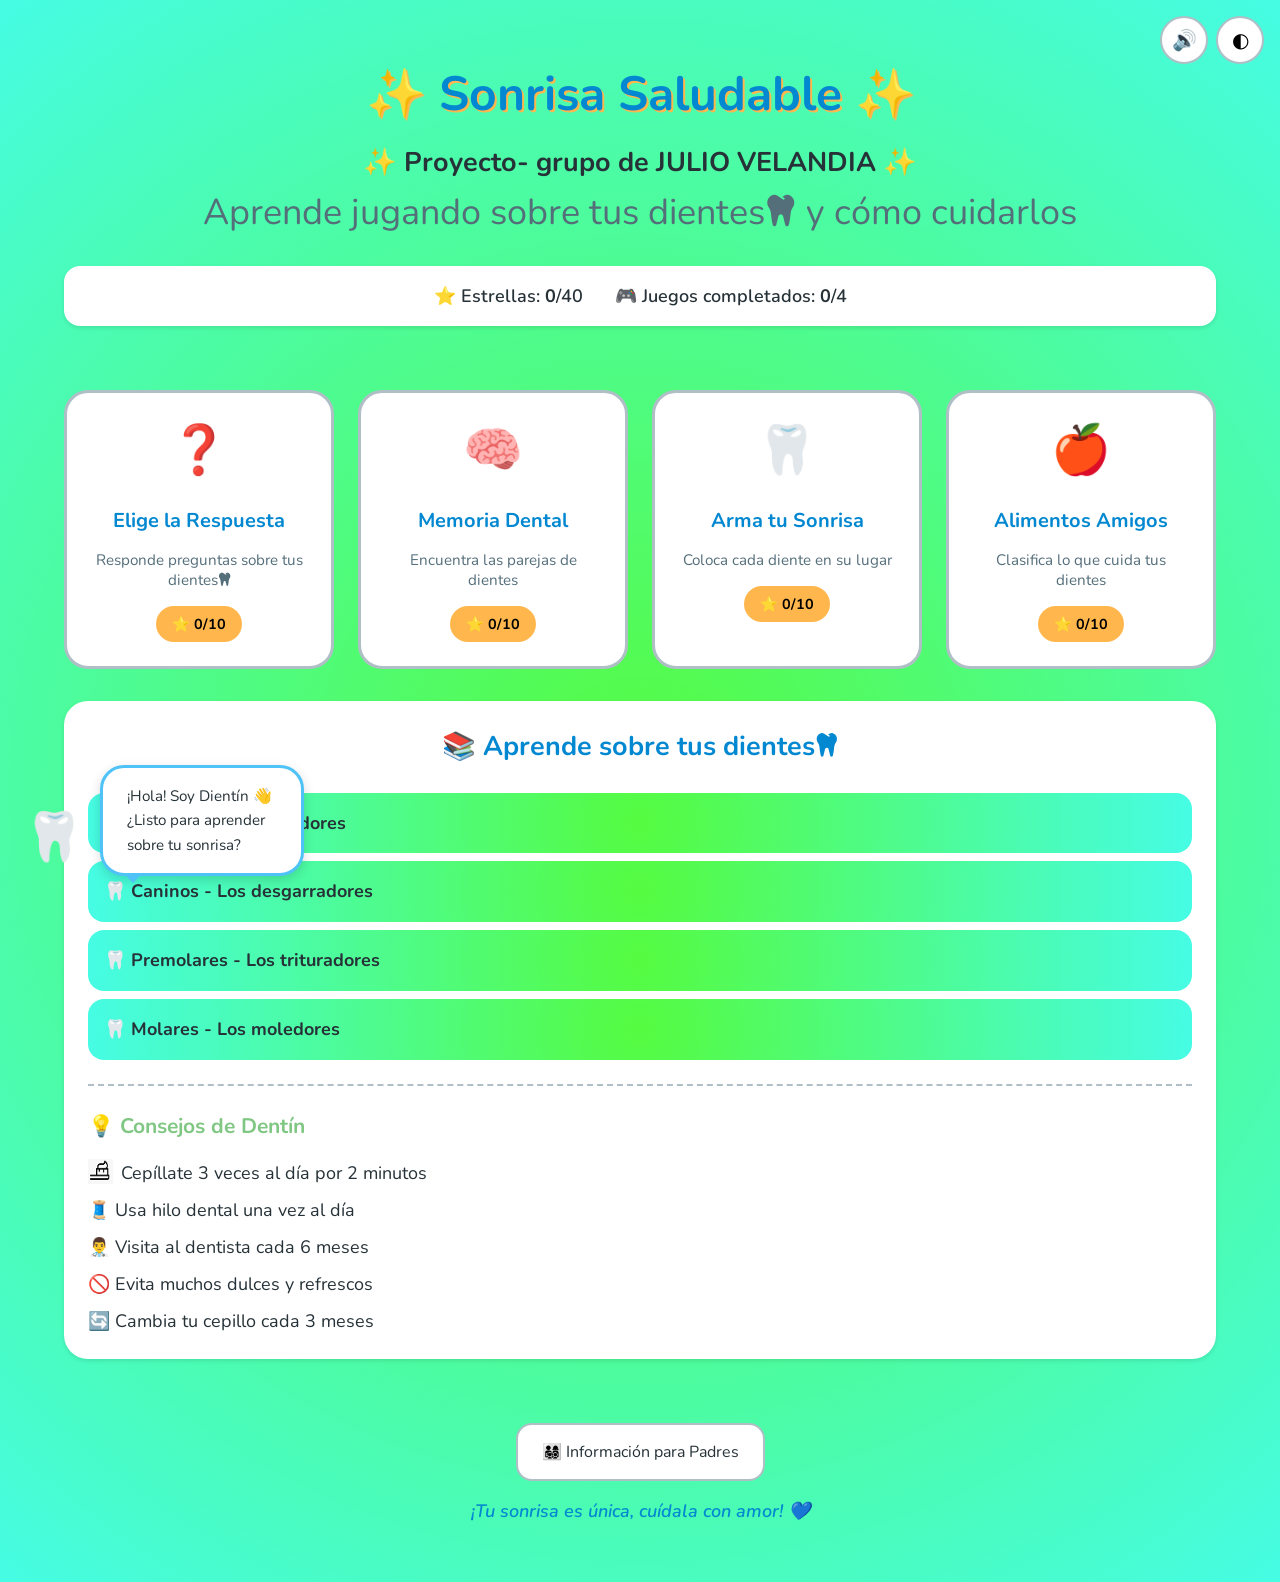
==== index.html @ f67de609 "Add files via upload" ====
<!DOCTYPE html>
<html lang="es">
<head>
  <meta charset="UTF-8" />
  <meta name="viewport" content="width=device-width, initial-scale=1.0"/>
  <link rel="stylesheet" href="https://cdnjs.cloudflare.com/ajax/libs/font-awesome/6.0.0/css/all.min.css">
  <link rel="shortcut icon" href="assets\image\diente.ico" type="image/x-icon">
  <link rel="manifest" href="manifest.json">
  <title>🦷 Sonrisa Saludable - Aprende sobre tus dientes</title>
  
  <!-- Fuentes amigables para niños -->
  <link href="https://fonts.googleapis.com/css2?family=Nunito:wght@400;700;900&family=Comic+Neue:wght@400;700&display=swap" rel="stylesheet">
  
  <!-- Estilos -->
  <link rel="stylesheet" href="css/styles.css" />
  <link rel="stylesheet" href="css/games.css" />
</head>
<body>
  <!-- Personaje guía: Dentín -->
  <div id="dentin-guide" class="dentin-guide" aria-hidden="false">
    <div class="dentin-avatar" role="img" aria-label="Dentín, tu amigo diente">🦷</div>
    <div class="dentin-speech" id="dentin-message">
      ¡Hola! Soy Dientín 👋<br>¿Listo para aprender sobre tu sonrisa?
    </div>
  </div>

  <!-- Controles de accesibilidad -->
  <div class="accessibility-controls">
    <button id="toggle-sound" class="icon-btn" aria-label="Activar/desactivar sonidos">
      🔊 <span class="sr-only">Sonidos</span>
    </button>
    <button id="toggle-contrast" class="icon-btn" aria-label="Alto contraste">
      ◐ <span class="sr-only">Contraste</span>
    </button>
  </div>

  <!-- PANTALLA DE INICIO -->
  <main id="home-screen" class="screen active">
    <header class="hero">
      <h1>✨ Sonrisa Saludable ✨</h1>
      <h2>✨ Proyecto- grupo de JULIO VELANDIA  ✨</h2>
      <p class="subtitle">Aprende jugando sobre tus dientes<i class="fa-solid fa-tooth"></i> y cómo cuidarlos</p>
      <div class="progress-summary" id="progress-summary">
        <span>⭐ Estrellas: <strong id="total-stars">0</strong>/40</span>
        <span>🎮 Juegos completados: <strong id="completed-games">0</strong>/4</span>
      </div>
    </header>

    <!-- Menú de juegos -->
<!-- Menú de juegos con IDs únicos y data-game -->
<nav class="games-menu" role="navigation" aria-label="Menú de juegos">
  <button 
    type="button"
    id="btn-quiz"
    class="game-card" 
    data-game="quiz" 
    aria-label="Juego de preguntas: Elige la respuesta correcta"
    onclick="navigateToGame('quiz')"
  >
    <div class="game-icon">❓</div>
    <h3>Elige la Respuesta</h3>
    <p>Responde preguntas sobre tus dientes<i class="fa-solid fa-tooth"></i></p>
    <span class="stars-earned" id="quiz-stars">⭐ 0/10</span>
  </button>

  <button 
    type="button"
    id="btn-memory"
    class="game-card" 
    data-game="memory" 
    aria-label="Juego de memoria: Encuentra parejas dentales"
    onclick="navigateToGame('memory')"
  >
    <div class="game-icon">🧠</div>
    <h3>Memoria Dental</h3>
    <p>Encuentra las parejas de dientes</p>
    <span class="stars-earned" id="memory-stars">⭐ 0/10</span>
  </button>

  <button 
    type="button"
    id="btn-drag-teeth"
    class="game-card" 
    data-game="drag-teeth" 
    aria-label="Juego de arrastrar: Arma tu boca sonriente"
    onclick="navigateToGame('drag-teeth')"
  >
    <div class="game-icon">🦷</div>
    <h3>Arma tu Sonrisa</h3>
    <p>Coloca cada diente en su lugar</p>
    <span class="stars-earned" id="drag-stars">⭐ 0/10</span>
  </button>

  <button 
    type="button"
    id="btn-food-sort"
    class="game-card" 
    data-game="food-sort" 
    aria-label="Juego de clasificación: Alimentos amigos y enemigos"
    onclick="navigateToGame('food-sort')"
  >
    <div class="game-icon">🍎</div>
    <h3>Alimentos Amigos</h3>
    <p>Clasifica lo que cuida tus dientes</p>
    <span class="stars-earned" id="sort-stars">⭐ 0/10</span>
  </button>
</nav>

    <!-- Sección educativa -->
    <section class="learn-section">
      <h2>📚 Aprende sobre tus dientes<i class="fa-solid fa-tooth"></i></h2>
      <div class="teeth-info">
        <details>
          <summary>🦷 Incisivos - Los cortadores</summary>
          <p>Son los 8 dientes frontales. ¡Los usamos para morder manzanas y sándwiches!</p>
        </details>
        <details>
          <summary>🦷 Caninos - Los desgarradores</summary>
          <p>Tienen forma de colmillo suave. Nos ayudan a comer alimentos más duros.</p>
        </details>
        <details>
          <summary>🦷 Premolares - Los trituradores</summary>
          <p>Aparecen alrededor de los 10 años. Trituran la comida para digerirla mejor.</p>
        </details>
        <details>
          <summary>🦷 Molares - Los moledores</summary>
          <p>Son los más fuertes y grandes. ¡Muelen la comida como una licuadora!</p>
        </details>
      </div>
      
      <div class="hygiene-tips">
        <h3>💡 Consejos de Dentín</h3>
        <ul>
          <li><img src="assets/image/cepillo.png" alt="" width="25" height="25">Cepíllate 3 veces al día por 2 minutos</li>
          <li>🧵 Usa hilo dental una vez al día</li>
          <li>👨‍⚕️ Visita al dentista cada 6 meses</li>
          <li>🚫 Evita muchos dulces y refrescos</li>
          <li>🔄 Cambia tu cepillo cada 3 meses</li>
        </ul>
      </div>
    </section>

    <!-- Botón para padres/educadores -->
    <footer class="home-footer">
      <button id="parents-mode" class="secondary-btn">👨‍👩‍👧‍👦 Información para Padres</button>
      <p class="motivational">¡Tu sonrisa es única, cuídala con amor! 💙</p>
    </footer>
  </main>

  <!-- PANTALLAS DE JUEGOS (se muestran/ocultan con JS) -->
  
  <!-- 🎮 Juego 1: Quiz -->
  <section id="quiz-screen" class="screen game-screen" hidden>
    <header class="game-header">
      <button class="back-btn" data-back="home">← Volver</button>
      <h2>❓ Elige la Respuesta Correcta</h2>
      <div class="game-progress">
        <span id="quiz-progress">Pregunta 1/10</span>
        <span id="quiz-score">⭐ 0</span>
      </div>
    </header>

    <div class="quiz-container">
      <div class="question-card">
        <p id="question-text" class="question">Cargando pregunta...</p>
        <div id="options-container" class="options-grid" role="radiogroup"></div>
      </div>
      
      <div id="feedback" class="feedback" hidden>
        <p id="feedback-message"></p>
        <button id="next-question" class="primary-btn">Siguiente →</button>
      </div>
    </div>

    <div class="game-footer">
      <button id="quiz-hint" class="hint-btn">💡 Pista</button>
      <button id="quiz-restart" class="secondary-btn">🔄 Reiniciar</button>
    </div>
  </section>

  <!-- 🎮 Juego 2: Memoria -->
  <section id="memory-screen" class="screen game-screen" hidden>
    <header class="game-header">
      <button class="back-btn" data-back="home">← Volver</button>
      <h2>🧠 Memoria Dental</h2>
      <div class="game-progress">
        <span id="memory-stats">Parejas: 0/8</span>
        <span id="memory-timer">⏱️ 00:00</span>
      </div>
    </header>

    <div class="memory-board" id="memory-board" role="grid" aria-label="Tablero de memoria"></div>

    <div id="memory-fact" class="educational-fact" hidden>
      <p>🦷 <strong id="fact-text"></strong></p>
    </div>

    <div class="game-footer">
      <button id="memory-restart" class="secondary-btn">🔄 Reiniciar</button>
    </div>
  </section>

  <!-- 🎮 Juego 3: Arrastrar dientes -->
  <section id="drag-teeth-screen" class="screen game-screen" hidden>
    <header class="game-header">
      <button class="back-btn" data-back="home">← Volver</button>
      <h2>🦷 Arma tu Sonrisa</h2>
      <span id="drag-progress">Dientes colocados: 0/8</span>
    </header>

    <div class="drag-game-container">
      <!-- Boca/encías donde colocar dientes -->
      <div class="mouth-canvas" id="mouth-canvas" aria-label="Boca para colocar dientes">
        <div class="gums upper-gum" data-position="upper">
          <div class="slot" data-type="incisor" data-index="0"></div>
          <div class="slot" data-type="incisor" data-index="1"></div>
          <div class="slot" data-type="canine" data-index="0"></div>
          <div class="slot" data-type="canine" data-index="1"></div>
        </div>
        <div class="gums lower-gum" data-position="lower">
          <div class="slot" data-type="incisor" data-index="0"></div>
          <div class="slot" data-type="incisor" data-index="1"></div>
          <div class="slot" data-type="canine" data-index="0"></div>
          <div class="slot" data-type="canine" data-index="1"></div>
        </div>
      </div>

      <!-- Piezas arrastrables -->
      <div class="teeth-palette" id="teeth-palette" aria-label="Dientes para arrastrar">
        <div class="draggable-tooth" draggable="true" data-type="incisor" data-id="inc-1">
          <span class="tooth-icon">🦷</span>
          <small>Incisivo</small>
        </div>
        <div class="draggable-tooth" draggable="true" data-type="incisor" data-id="inc-2">
          <span class="tooth-icon">🦷</span>
          <small>Incisivo</small>
        </div>
        <div class="draggable-tooth" draggable="true" data-type="canine" data-id="can-1">
          <span class="tooth-icon">🦷</span>
          <small>Canino</small>
        </div>
        <div class="draggable-tooth" draggable="true" data-type="canine" data-id="can-2">
          <span class="tooth-icon">🦷</span>
          <small>Canino</small>
        </div>
        <!-- Se pueden agregar premolares y molares para niveles avanzados -->
      </div>
    </div>

    <div id="drag-feedback" class="feedback" hidden>
      <p id="drag-message"></p>
    </div>

    <div class="game-footer">
      <button id="drag-hint" class="hint-btn">💡 Mostrar pistas</button>
      <button id="drag-restart" class="secondary-btn">🔄 Reiniciar</button>
      <button id="drag-complete" class="primary-btn" hidden>✅ ¡Completado!</button>
    </div>
  </section>

  <!-- 🎮 Juego 4: Clasificar alimentos -->
  <section id="food-sort-screen" class="screen game-screen" hidden>
    <header class="game-header">
      <button class="back-btn" data-back="home">← Volver</button>
      <h2>🍎 Alimentos Amigos</h2>
      <span id="sort-progress">Clasificados: 0/10</span>
    </header>

    <div class="sort-game-container">
      <!-- Zona: Amigos de los dientes -->
      <div class="sort-zone good-zone" data-type="good" aria-label="Alimentos buenos para los dientes">
        <h3>🟢 Amigos de tus dientes</h3>
        <p>Arrastra aquí lo que cuida tu sonrisa</p>
        <div class="drop-area" id="drop-good"></div>
      </div>

      <!-- Zona: Enemigos de los dientes -->
      <div class="sort-zone bad-zone" data-type="bad" aria-label="Alimentos malos para los dientes">
        <h3>🔴 Enemigos de tus dientes</h3>
        <p>Arrastra aquí lo que daña el esmalte</p>
        <div class="drop-area" id="drop-bad"></div>
      </div>
    </div>

    <!-- Elementos para clasificar -->
    <div class="items-palette" id="items-palette" aria-label="Alimentos para clasificar">
      <div class="draggable-item" draggable="true" data-type="good" data-name="manzana" data-fact="¡La manzana limpia los dientes naturalmente!">
        <span class="item-icon">🍎</span>
        <small>Manzana</small>
      </div>
      <div class="draggable-item" draggable="true" data-type="bad" data-name="caramelo" data-fact="El azúcar del caramelo alimenta las bacterias que causan caries.">
        <span class="item-icon">🍬</span>
        <small>Caramelo</small>
      </div>
      <div class="draggable-item" draggable="true" data-type="good" data-name="agua" data-fact="El agua ayuda a lavar los restos de comida y mantiene la boca húmeda.">
        <span class="item-icon">💧</span>
        <small>Agua</small>
      </div>
      <div class="draggable-item" draggable="true" data-type="bad" data-name="refresco" data-fact="Los refrescos tienen ácido y azúcar que desgastan el esmalte dental.">
        <span class="item-icon">🥤</span>
        <small>Refresco</small>
      </div>
      <div class="draggable-item" draggable="true" data-type="good" data-name="queso" data-fact="El queso tiene calcio que fortalece los dientes.">
        <span class="item-icon">🧀</span>
        <small>Queso</small>
      </div>
      <div class="draggable-item" draggable="true" data-type="good" data-name="cepillo" data-fact="¡Cepillarte es la mejor forma de mantener tu sonrisa brillante!">
        <span class="item-icon"><img src="assets/image/cepillo.png" alt="" width="25" height="25"></span>
        <small>Cepillo</small>
      </div>
      <div class="draggable-item" draggable="true" data-type="bad" data-name="galleta" data-fact="Las galletas se pegan a los dientes. ¡Cepíllate después de comerlas!">
        <span class="item-icon">🍪</span>
        <small>Galleta</small>
      </div>
      <div class="draggable-item" draggable="true" data-type="good" data-name="zanahoria" data-fact="Las zanahorias crujientes masajean las encías y limpian los dientes.">
        <span class="item-icon">🥕</span>
        <small>Zanahoria</small>
      </div>
    </div>

    <div id="sort-feedback" class="feedback" hidden>
      <p id="sort-message"></p>
    </div>

    <div class="game-footer">
      <button id="sort-check" class="primary-btn">✅ Verificar clasificación</button>
      <button id="sort-restart" class="secondary-btn">🔄 Reiniciar</button>
    </div>
  </section>

  <!-- 🎉 Pantalla de celebración/certificado -->
  <section id="certificate-screen" class="screen" hidden>
    <div class="certificate">
      <h2>🎉 ¡Felicidades! 🎉</h2>
      <div class="certificate-badge">⭐ Experto en Sonrisas ⭐</div>
      <p id="certificate-name">Nombre del jugador</p>
      <p>Ha completado todos los juegos de <strong>Sonrisa Saludable</strong></p>
      <p class="certificate-date">Fecha: <span id="cert-date"></span></p>
      <div class="tooth-celebration">🦷✨🦷✨🦷</div>
      <p class="motivational">¡Tu sonrisa es única, cuídala con amor! 💙</p>
      <div class="certificate-actions">
        <button id="print-cert" class="primary-btn">🖨️ Imprimir Certificado</button>
        <button id="play-again" class="secondary-btn">🎮 Jugar de nuevo</button>
      </div>
    </div>
  </section>

  <!-- Modal para padres/educadores -->
  <dialog id="parents-modal" class="modal">
    <div class="modal-content">
      <h3>👨‍👩‍👧‍👦 Información para Padres y Educadores</h3>
      <div class="modal-body">
        <h4>🎯 Objetivos Pedagógicos</h4>
        <ul>
          <li>Reconocer los 4 tipos de dientes y sus funciones</li>
          <li>Comprender hábitos de higiene bucal adecuados</li>
          <li>Identificar alimentos que benefician o perjudican la salud dental</li>
          <li>Desarrollar responsabilidad sobre el autocuidado desde temprana edad</li>
        </ul>
        <h4>📊 Progreso del Niño</h4>
        <p>Los avances se guardan automáticamente en este dispositivo. Para reiniciar el progreso, borra los datos de navegación.</p>
        <h4>🔊 Configuración</h4>
        <p>Use los botones de la esquina superior para activar/desactivar sonidos o mejorar el contraste visual.</p>
      </div>
      <button class="modal-close" aria-label="Cerrar">✓ Entendido</button>
    </div>
  </dialog>

  <!-- Scripts -->
  <script src="js/utils.js"></script>
  <script src="js/main.js"></script>
  <script src="js/quiz-game.js"></script>
  <script src="js/memory-game.js"></script>
  <script src="js/drag-teeth-game.js"></script>
  <script src="js/food-sort-game.js"></script>

  <!-- Script de diagnóstico (puedes removerlo después) -->
<script>
  window.addEventListener('DOMContentLoaded', () => {
    console.log('🔍 Diagnóstico de navegación:');
    console.log('- navigateToGame:', typeof window.navigateToGame);
    console.log('- navigateToHome:', typeof window.navigateToHome);
    console.log('- Botones menú:', document.querySelectorAll('[data-game]').length);
    console.log('- Pantallas:', document.querySelectorAll('.screen').length);
    
    // Verificar que las pantallas existen
    const screens = ['home-screen', 'quiz-screen', 'memory-screen', 'drag-teeth-screen', 'food-sort-screen'];
    screens.forEach(id => {
      const el = document.getElementById(id);
      console.log(`- ${id}:`, el ? '✅ Existe' : '❌ No existe');
    });
  });
</script>
</body>


</html>
---- css/styles.css ----
/* ===== VARIABLES CSS - Tema principal ===== */
:root {
  /* Paleta de colores - vibrante pero suave */
  --color-primary: #4FC3F7;      /* Azul dental */
  --color-primary-dark: #0288D1;
  --color-secondary: #81C784;    /* Verde salud */
  --color-accent: #FFB74D;       /* Naranja energético */
  --color-warning: #FF7043;      /* Naranja suave para alertas */
  --color-bg: radial-gradient(circle,rgba(85, 251, 63, 1) 0%, rgba(70, 252, 228, 1) 100%);           /* Fondo claro */
  --color-surface: #FFFFFF;
  --color-text: #263238;
  --color-text-light: #546E7A;
  --color-border: #B0BEC5;
  
  /* Colores semánticos */
  --color-success: #66BB6A;
  --color-error: #EF5350;
  --color-good: #A5D6A7;
  --color-bad: #EF9A9A;
  
  /* Tipografía */
  --font-primary: 'Nunito', 'Comic Neue', sans-serif;
  --font-size-base: 18px;
  --font-size-lg: 2.25rem;
  --font-size-xl: 2.5rem;
  --font-size-xxl: 3rem;
  
  /* Espaciado y bordes */
  --spacing-xs: 0.5rem;
  --spacing-sm: 1rem;
  --spacing-md: 1.5rem;
  --spacing-lg: 2rem;
  --spacing-xl: 3rem;
  --border-radius: 16px;
  --border-radius-lg: 24px;
  
  /* Sombras y efectos */
  --shadow-sm: 0 2px 4px rgba(0,0,0,0.1);
  --shadow-md: 0 4px 12px rgba(0,0,0,0.15);
  --shadow-lg: 0 8px 24px rgba(0,0,0,0.2);
  --transition: all 0.3s cubic-bezier(0.4, 0, 0.2, 1);
  
  /* Accesibilidad */
  --focus-ring: 0 0 0 3px rgba(79, 195, 247, 0.5);
}

/* Modo alto contraste */
.high-contrast {
  --color-bg: #000000;
  --color-surface: #1a1a1a;
  --color-text: #FFFFFF;
  --color-text-light: #E0E0E0;
  --color-border: #FFFFFF;
  --color-primary: #81D4FA;
  --color-secondary: #A5D6A7;
}

/* ===== RESET Y BASE ===== */
*, *::before, *::after {
  box-sizing: border-box;
  margin: 0;
  padding: 0;
}

body {
  font-family: var(--font-primary);
  font-size: var(--font-size-base);
  color: var(--color-text);
  background: var(--color-bg);
  line-height: 1.6;
  min-height: 100vh;
  overflow-x: hidden;
}

/* Accesibilidad: texto para lectores de pantalla */
.sr-only {
  position: absolute;
  width: 1px;
  height: 1px;
  padding: 0;
  margin: -1px;
  overflow: hidden;
  clip: rect(0, 0, 0, 0);
  white-space: nowrap;
  border: 0;
}

/* ===== COMPONENTES UI ===== */

/* Botones */
button {
  font-family: inherit;
  font-size: 1rem;
  cursor: pointer;
  border: none;
  border-radius: var(--border-radius);
  padding: var(--spacing-sm) var(--spacing-md);
  transition: var(--transition);
  display: inline-flex;
  align-items: center;
  gap: var(--spacing-xs);
  min-height: 48px; /* Área táctil mínima */
  min-width: 48px;
}

button:focus-visible {
  outline: none;
  box-shadow: var(--focus-ring);
}

.primary-btn {
  background: linear-gradient(135deg, var(--color-primary), var(--color-primary-dark));
  color: white;
  font-weight: 700;
  box-shadow: var(--shadow-md);
}

.primary-btn:hover {
  transform: translateY(-2px);
  box-shadow: var(--shadow-lg);
}

.secondary-btn {
  background: var(--color-surface);
  color: var(--color-text);
  border: 2px solid var(--color-border);
}

.secondary-btn:hover {
  background: var(--color-primary);
  color: white;
  border-color: var(--color-primary);
}

.hint-btn {
  background: var(--color-accent);
  color: var(--color-text);
  font-weight: 600;
}

.icon-btn {
  background: var(--color-surface);
  border: 2px solid var(--color-border);
  border-radius: 50%;
  width: 48px;
  height: 48px;
  font-size: 1.25rem;
  padding: 0;
  display: flex;
  align-items: center;
  justify-content: center;
}

/* Controles de accesibilidad */
.accessibility-controls {
  position: fixed;
  top: var(--spacing-sm);
  right: var(--spacing-sm);
  display: flex;
  gap: var(--spacing-xs);
  z-index: 1000;
}

/* Personaje guía: Dentín */
.dentin-guide {
  position: fixed;
  bottom: var(--spacing-md);
  left: var(--spacing-md);
  display: flex;
  align-items: flex-end;
  gap: var(--spacing-sm);
  z-index: 900;
  max-width: 280px;
}

.dentin-avatar {
  font-size: 3rem;
  animation: bounce 2s infinite;
  user-select: none;
}

@keyframes bounce {
  0%, 100% { transform: translateY(0); }
  50% { transform: translateY(-10px); }
}

.dentin-speech {
  background: var(--color-surface);
  padding: var(--spacing-sm) var(--spacing-md);
  border-radius: var(--border-radius-lg);
  border: 3px solid var(--color-primary);
  box-shadow: var(--shadow-md);
  font-size: 0.95rem;
  position: relative;
}

.dentin-speech::before {
  content: '';
  position: absolute;
  bottom: -10px;
  left: 20px;
  border: 10px solid transparent;
  border-top-color: var(--color-primary);
  border-bottom: 0;
}

/* Pantallas */
.screen {
  padding: var(--spacing-md);
  max-width: 1200px;
  margin: 0 auto;
}

.screen.active {
  display: block;
}

.screen[hidden] {
  display: none;
}

.game-screen {
  padding-top: var(--spacing-lg);
}

/* Header principal */
.hero {
  text-align: center;
  padding: var(--spacing-lg) 0;
}

.hero h1 {
  font-size: var(--font-size-xxl);
  color: var(--color-primary-dark);
  margin-bottom: var(--spacing-xs);
  text-shadow: 2px 2px 0 var(--color-accent);
}

.subtitle {
  font-size: var(--font-size-lg);
  color: var(--color-text-light);
  margin-bottom: var(--spacing-md);
}

.progress-summary {
  display: flex;
  justify-content: center;
  gap: var(--spacing-lg);
  background: var(--color-surface);
  padding: var(--spacing-sm) var(--spacing-md);
  border-radius: var(--border-radius);
  box-shadow: var(--shadow-sm);
  font-weight: 600;
}

/* Menú de juegos */
.games-menu {
  display: grid;
  grid-template-columns: repeat(auto-fit, minmax(250px, 1fr));
  gap: var(--spacing-md);
  margin: var(--spacing-lg) 0;
}

.game-card {
  background: var(--color-surface);
  border: 3px solid var(--color-border);
  border-radius: var(--border-radius-lg);
  padding: var(--spacing-md);
  text-align: center;
  cursor: pointer;
  transition: var(--transition);
  display: flex;
  flex-direction: column;
  align-items: center;
  gap: var(--spacing-sm);
}

.game-card:hover,
.game-card:focus-visible {
  border-color: var(--color-primary);
  transform: translateY(-4px);
  box-shadow: var(--shadow-lg);
  background: linear-gradient(135deg, var(--color-bg), var(--color-surface));
}

.game-icon {
  font-size: 3rem;
  margin-bottom: var(--spacing-xs);
}

.game-card h3 {
  color: var(--color-primary-dark);
  font-size: 1.25rem;
}

.game-card p {
  color: var(--color-text-light);
  font-size: 0.95rem;
}

.stars-earned {
  background: var(--color-accent);
  padding: var(--spacing-xs) var(--spacing-sm);
  border-radius: 20px;
  font-weight: 700;
  font-size: 0.9rem;
}

/* Sección educativa */
.learn-section {
  background: var(--color-surface);
  border-radius: var(--border-radius-lg);
  padding: var(--spacing-md);
  margin: var(--spacing-lg) 0;
  box-shadow: var(--shadow-sm);
}

.learn-section h2 {
  color: var(--color-primary-dark);
  margin-bottom: var(--spacing-md);
  text-align: center;
}

.teeth-info details {
  background: var(--color-bg);
  margin: var(--spacing-xs) 0;
  padding: var(--spacing-sm);
  border-radius: var(--border-radius);
  cursor: pointer;
  transition: var(--transition);
}

.teeth-info details:hover {
  background: var(--color-primary);
  color: white;
}

.teeth-info summary {
  font-weight: 700;
  list-style: none;
  display: flex;
  align-items: center;
  gap: var(--spacing-xs);
}

.teeth-info summary::-webkit-details-marker {
  display: none;
}

.hygiene-tips {
  margin-top: var(--spacing-md);
  padding-top: var(--spacing-md);
  border-top: 2px dashed var(--color-border);
}

.hygiene-tips h3 {
  color: var(--color-secondary);
  margin-bottom: var(--spacing-sm);
}

.hygiene-tips ul {
  list-style: none;
  display: grid;
  gap: var(--spacing-xs);
}

.hygiene-tips li {
  display: flex;
  align-items: flex-start;
  gap: var(--spacing-xs);
}

/* Footer */
.home-footer {
  text-align: center;
  padding: var(--spacing-lg) 0;
}

.motivational {
  margin-top: var(--spacing-sm);
  font-style: italic;
  color: var(--color-primary-dark);
  font-weight: 600;
}

/* Header de juegos */
.game-header {
  display: flex;
  align-items: center;
  justify-content: space-between;
  gap: var(--spacing-sm);
  padding-bottom: var(--spacing-md);
  border-bottom: 2px solid var(--color-border);
  margin-bottom: var(--spacing-md);
  flex-wrap: wrap;
}

.game-header h2 {
  color: var(--color-primary-dark);
  font-size: 1.5rem;
}

.game-progress {
  display: flex;
  gap: var(--spacing-md);
  font-weight: 600;
  background: var(--color-surface);
  padding: var(--spacing-xs) var(--spacing-sm);
  border-radius: var(--border-radius);
}

.back-btn {
  background: var(--color-surface);
  border: 2px solid var(--color-border);
  font-weight: 600;
}

/* Footer de juegos */
.game-footer {
  display: flex;
  justify-content: center;
  gap: var(--spacing-sm);
  padding: var(--spacing-md) 0;
  flex-wrap: wrap;
}

/* Feedback */
.feedback {
  background: var(--color-surface);
  border-left: 4px solid var(--color-success);
  padding: var(--spacing-md);
  border-radius: 0 var(--border-radius) var(--border-radius) 0;
  margin: var(--spacing-md) 0;
  animation: slideIn 0.3s ease;
}

.feedback.error {
  border-left-color: var(--color-warning);
  background: #FFF3E0;
}

@keyframes slideIn {
  from {
    opacity: 0;
    transform: translateX(-20px);
  }
  to {
    opacity: 1;
    transform: translateX(0);
  }
}

/* Modal */
.modal {
  border: none;
  border-radius: var(--border-radius-lg);
  padding: 0;
  max-width: 600px;
  width: 90%;
  box-shadow: var(--shadow-lg);
}

.modal::backdrop {
  background: rgba(0, 0, 0, 0.5);
}

.modal-content {
  padding: var(--spacing-lg);
}

.modal-content h3 {
  color: var(--color-primary-dark);
  margin-bottom: var(--spacing-md);
}

.modal-body {
  margin-bottom: var(--spacing-lg);
}

.modal-body h4 {
  color: var(--color-secondary);
  margin: var(--spacing-md) 0 var(--spacing-sm);
}

.modal-body ul {
  padding-left: var(--spacing-lg);
  margin-bottom: var(--spacing-md);
}

.modal-close {
  width: 100%;
  justify-content: center;
}

/* Certificado */
.certificate {
  background: linear-gradient(135deg, var(--color-surface), var(--color-bg));
  border: 4px solid var(--color-primary);
  border-radius: var(--border-radius-lg);
  padding: var(--spacing-xl);
  text-align: center;
  max-width: 500px;
  margin: var(--spacing-lg) auto;
  box-shadow: var(--shadow-lg);
  position: relative;
  overflow: hidden;
}

.certificate::before {
  content: '⭐';
  position: absolute;
  font-size: 8rem;
  opacity: 0.1;
  top: -20px;
  right: -20px;
  transform: rotate(15deg);
}

.certificate-badge {
  font-size: 1.5rem;
  font-weight: 900;
  color: var(--color-accent);
  margin: var(--spacing-md) 0;
  text-shadow: 1px 1px 0 var(--color-primary);
}

.certificate-date {
  color: var(--color-text-light);
  margin: var(--spacing-sm) 0;
}

.tooth-celebration {
  font-size: 2.5rem;
  margin: var(--spacing-md) 0;
  animation: pulse 1s infinite;
}

@keyframes pulse {
  0%, 100% { transform: scale(1); }
  50% { transform: scale(1.1); }
}

.certificate-actions {
  display: flex;
  flex-direction: column;
  gap: var(--spacing-sm);
  margin-top: var(--spacing-lg);
}

/* ===== UTILIDADES ===== */
.text-center { text-align: center; }
.hidden { display: none !important; }
.visually-hidden { 
  position: absolute !important;
  height: 1px; width: 1px;
  overflow: hidden;
  clip: rect(1px, 1px, 1px, 1px);
}

/* Animaciones generales */
@keyframes fadeIn {
  from { opacity: 0; transform: translateY(10px); }
  to { opacity: 1; transform: translateY(0); }
}

.fade-in {
  animation: fadeIn 0.4s ease forwards;
}

/* Efecto de éxito */
.success-animation {
  animation: successPop 0.5s ease;
}

@keyframes successPop {
  0% { transform: scale(1); }
  50% { transform: scale(1.2); }
  100% { transform: scale(1); }
}

/* ===== PRINT - Certificado ===== */
@media print {
  body * {
    visibility: hidden;
  }
  #certificate-screen,
  #certificate-screen * {
    visibility: visible;
  }
  #certificate-screen {
    position: absolute;
    left: 0;
    top: 0;
    width: 100%;
    padding: 2cm;
  }
  .certificate-actions,
  .back-btn {
    display: none !important;
  }
}
---- css/games.css ----
/* ===== JUEGO 1: QUIZ ===== */
.quiz-container {
  max-width: 700px;
  margin: 0 auto;
}

.question-card {
  background: var(--color-surface);
  border-radius: var(--border-radius-lg);
  padding: var(--spacing-lg);
  box-shadow: var(--shadow-md);
  margin-bottom: var(--spacing-md);
}

.question {
  font-size: var(--font-size-lg);
  font-weight: 700;
  color: var(--color-primary-dark);
  margin-bottom: var(--spacing-md);
  line-height: 1.4;
}

.options-grid {
  display: grid;
  gap: var(--spacing-sm);
}

.option-btn {
  background: var(--color-bg);
  border: 3px solid var(--color-border);
  border-radius: var(--border-radius);
  padding: var(--spacing-sm) var(--spacing-md);
  text-align: left;
  font-size: 1.1rem;
  transition: var(--transition);
  display: flex;
  align-items: center;
  gap: var(--spacing-sm);
  min-height: 60px;
}

.option-btn:hover,
.option-btn:focus-visible {
  border-color: var(--color-primary);
  background: linear-gradient(135deg, var(--color-bg), var(--color-primary));
  transform: translateX(4px);
}

.option-btn.correct {
  background: var(--color-success);
  color: white;
  border-color: var(--color-success);
  animation: successPop 0.4s ease;
}

.option-btn.incorrect {
  background: var(--color-error);
  color: white;
  border-color: var(--color-error);
  animation: shake 0.4s ease;
}

@keyframes shake {
  0%, 100% { transform: translateX(0); }
  25% { transform: translateX(-8px); }
  75% { transform: translateX(8px); }
}

.option-btn .letter {
  background: var(--color-primary);
  color: white;
  width: 32px;
  height: 32px;
  border-radius: 50%;
  display: flex;
  align-items: center;
  justify-content: center;
  font-weight: 700;
  flex-shrink: 0;
}

/* ===== JUEGO 2: MEMORIA ===== */
.memory-board {
  display: grid;
  grid-template-columns: repeat(4, 1fr);
  gap: var(--spacing-sm);
  max-width: 600px;
  margin: 0 auto var(--spacing-md);
  perspective: 1000px;
}

.memory-card {
  aspect-ratio: 3/4;
  position: relative;
  cursor: pointer;
  transform-style: preserve-3d;
  transition: transform 0.5s ease;
  min-height: 80px;
}

.memory-card.flipped {
  transform: rotateY(180deg);
}

.memory-card.matched {
  cursor: default;
  opacity: 0.9;
}

.card-face {
  position: absolute;
  width: 100%;
  height: 100%;
  backface-visibility: hidden;
  border-radius: var(--border-radius);
  display: flex;
  align-items: center;
  justify-content: center;
  font-size: 2rem;
  border: 3px solid var(--color-border);
  background: var(--color-surface);
  transition: var(--transition);
}

.card-front {
  background: linear-gradient(135deg, var(--color-primary), var(--color-primary-dark));
  color: white;
  font-size: 2.5rem;
}

.card-back {
  transform: rotateY(180deg);
  background: var(--color-bg);
  flex-direction: column;
  padding: var(--spacing-xs);
  text-align: center;
  font-size: 0.9rem;
  font-weight: 600;
}

.card-back .tooth-icon {
  font-size: 1.5rem;
  margin-bottom: var(--spacing-xs);
}

.educational-fact {
  background: var(--color-accent);
  padding: var(--spacing-md);
  border-radius: var(--border-radius);
  text-align: center;
  font-weight: 600;
  animation: fadeIn 0.4s ease;
  margin: 0 auto;
  max-width: 500px;
}

/* ===== JUEGO 3: ARRASTRAR DIENTES ===== */
.drag-game-container {
  display: flex;
  flex-direction: column;
  gap: var(--spacing-lg);
  align-items: center;
}

.mouth-canvas {
  background: linear-gradient(180deg, #FFCDD2 0%, #FFEBEE 100%);
  border: 4px solid var(--color-primary);
  border-radius: 50% 50% 45% 45%;
  width: 100%;
  max-width: 400px;
  height: 250px;
  position: relative;
  display: flex;
  flex-direction: column;
  justify-content: space-around;
  padding: var(--spacing-md);
  box-shadow: var(--shadow-md);
}

.gums {
  display: flex;
  justify-content: center;
  gap: var(--spacing-xs);
  padding: var(--spacing-xs);
}

.slot {
  width: 50px;
  height: 60px;
  border: 3px dashed var(--color-border);
  border-radius: 8px 8px 12px 12px;
  display: flex;
  align-items: center;
  justify-content: center;
  font-size: 1.5rem;
  transition: var(--transition);
  background: rgba(255,255,255,0.5);
}

.slot.valid-drop {
  border-color: var(--color-success);
  background: rgba(102, 187, 106, 0.2);
  animation: pulse 1s infinite;
}

.slot.filled {
  border-style: solid;
  border-color: var(--color-primary);
  background: white;
}

.teeth-palette {
  display: flex;
  flex-wrap: wrap;
  justify-content: center;
  gap: var(--spacing-sm);
  padding: var(--spacing-md);
  background: var(--color-surface);
  border-radius: var(--border-radius-lg);
  box-shadow: var(--shadow-sm);
  max-width: 500px;
}

.draggable-tooth {
  background: var(--color-bg);
  border: 3px solid var(--color-primary);
  border-radius: var(--border-radius);
  padding: var(--spacing-sm);
  display: flex;
  flex-direction: column;
  align-items: center;
  gap: var(--spacing-xs);
  cursor: grab;
  transition: var(--transition);
  min-width: 70px;
}

.draggable-tooth:active {
  cursor: grabbing;
}

.draggable-tooth.dragging {
  opacity: 0.7;
  transform: scale(1.1);
  z-index: 100;
}

.tooth-icon {
  font-size: 2rem;
}

.draggable-tooth small {
  font-weight: 600;
  color: var(--color-text-light);
}

/* ===== JUEGO 4: CLASIFICAR ALIMENTOS ===== */
.sort-game-container {
  display: grid;
  grid-template-columns: 1fr 1fr;
  gap: var(--spacing-md);
  margin-bottom: var(--spacing-lg);
}

.sort-zone {
  background: var(--color-surface);
  border-radius: var(--border-radius-lg);
  padding: var(--spacing-md);
  text-align: center;
  border: 4px solid;
  min-height: 200px;
  display: flex;
  flex-direction: column;
}

.good-zone {
  border-color: var(--color-good);
  background: linear-gradient(135deg, #E8F5E9, var(--color-surface));
}

.bad-zone {
  border-color: var(--color-bad);
  background: linear-gradient(135deg, #FFEBEE, var(--color-surface));
}

.sort-zone h3 {
  margin-bottom: var(--spacing-xs);
  font-size: 1.1rem;
}

.sort-zone p {
  font-size: 0.9rem;
  color: var(--color-text-light);
  margin-bottom: var(--spacing-sm);
}

.drop-area {
  flex: 1;
  border: 3px dashed var(--color-border);
  border-radius: var(--border-radius);
  display: flex;
  flex-wrap: wrap;
  align-items: center;
  justify-content: center;
  gap: var(--spacing-xs);
  padding: var(--spacing-sm);
  min-height: 120px;
  transition: var(--transition);
}

.drop-area.drag-over {
  border-color: var(--color-primary);
  background: rgba(79, 195, 247, 0.1);
}

.items-palette {
  display: flex;
  flex-wrap: wrap;
  justify-content: center;
  gap: var(--spacing-sm);
  padding: var(--spacing-md);
  background: var(--color-surface);
  border-radius: var(--border-radius-lg);
  box-shadow: var(--shadow-sm);
}

.draggable-item {
  background: var(--color-bg);
  border: 2px solid var(--color-border);
  border-radius: var(--border-radius);
  padding: var(--spacing-sm);
  display: flex;
  flex-direction: column;
  align-items: center;
  gap: var(--spacing-xs);
  cursor: grab;
  transition: var(--transition);
  min-width: 75px;
}

.draggable-item:active {
  cursor: grabbing;
}

.draggable-item.dragging {
  opacity: 0.7;
  transform: scale(1.05);
}

.item-icon {
  font-size: 2rem;
}

.draggable-item small {
  font-weight: 600;
  font-size: 0.85rem;
}

.draggable-item.sorted {
  opacity: 0.5;
  cursor: default;
  transform: scale(0.95);
}

/* ===== RESPONSIVE ===== */
@media screen and (max-width: 768px) {
  :root {
    --font-size-base: 15px;
    --spacing-md: 1.25rem;
  }
  
  .hero h1 {
    font-size: 1.75rem;
  }
  
  .games-menu {
    grid-template-columns: 1fr;
  }
  
  .memory-board {
    grid-template-columns: repeat(4, 1fr);
    gap: 8px;
  }
  
  .memory-card {
    min-height: 70px;
  }
  
  .sort-game-container {
    grid-template-columns: 1fr;
  }
  
  .mouth-canvas {
    height: 200px;
    max-width: 320px;
  }
  
  .slot {
    width: 40px;
    height: 50px;
  }
  
  .dentin-guide {
    bottom: var(--spacing-sm);
    left: var(--spacing-sm);
    max-width: 220px;
  }
  
  .dentin-avatar {
    font-size: 2.5rem;
  }
  
  .dentin-speech {
    font-size: 0.85rem;
    padding: var(--spacing-xs) var(--spacing-sm);
  }
}

@media screen and (max-width: 480px) {
  :root {
    --font-size-base: 14px;
  }
  
  .game-header {
    flex-direction: column;
    align-items: flex-start;
  }
  
  .game-progress {
    width: 100%;
    justify-content: space-between;
  }
  
  .memory-board {
    grid-template-columns: repeat(4, 1fr);
  }
  
  .option-btn {
    font-size: 1rem;
    padding: var(--spacing-sm);
  }
  
  .teeth-palette,
  .items-palette {
    gap: var(--spacing-xs);
  }
  
  .draggable-tooth,
  .draggable-item {
    min-width: 60px;
    padding: var(--spacing-xs);
  }
  
  .tooth-icon,
  .item-icon {
    font-size: 1.5rem;
  }
}

/* ===== PREFERENCIAS DE USUARIO ===== */
@media (prefers-reduced-motion: reduce) {
  *,
  *::before,
  *::after {
    animation-duration: 0.01ms !important;
    animation-iteration-count: 1 !important;
    transition-duration: 0.01ms !important;
  }
}

@media (prefers-contrast: high) {
  :root {
    --color-border: #000000;
    --shadow-sm: none;
    --shadow-md: none;
    --shadow-lg: none;
  }
  
  button,
  .game-card,
  .option-btn {
    border-width: 3px !important;
  }
}
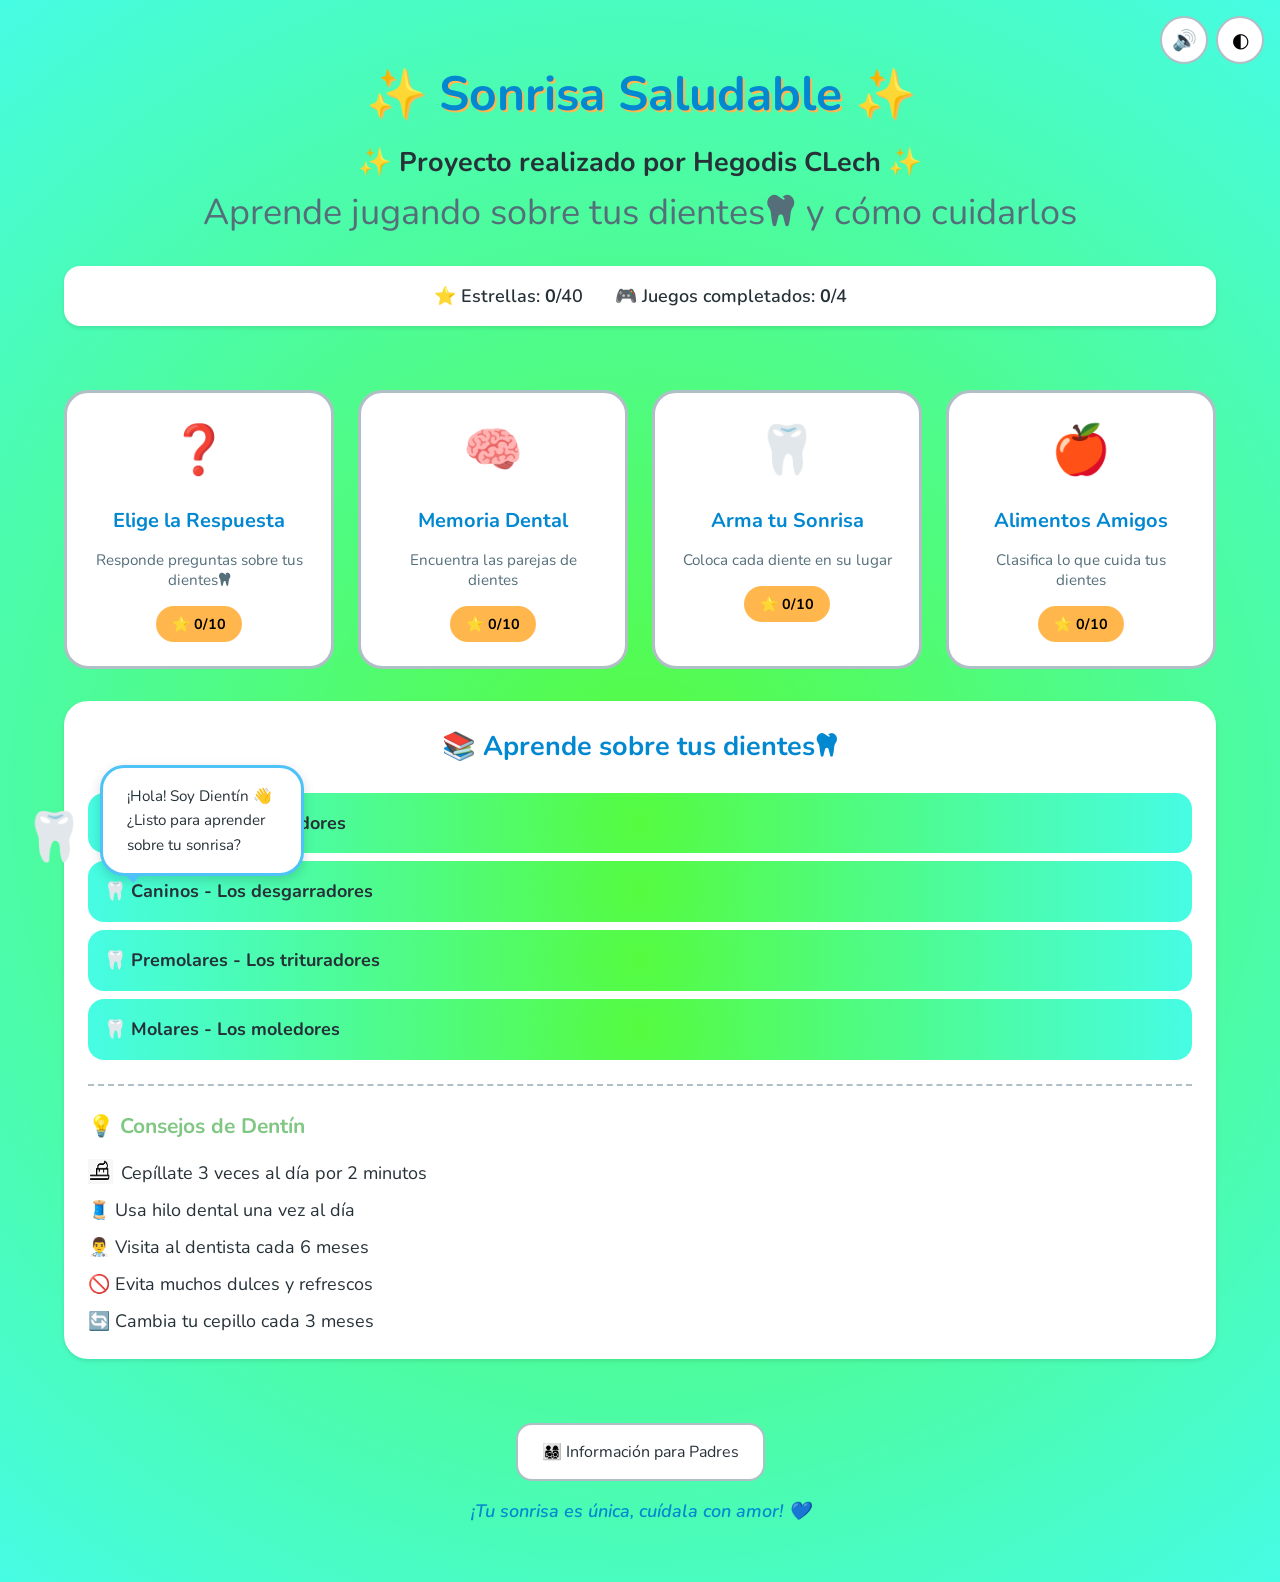
==== commit 2fabcfdd: "cambio de titulo" ====
--- a/index.html
+++ b/index.html
@@ -38,7 +38,7 @@
   <main id="home-screen" class="screen active">
     <header class="hero">
       <h1>✨ Sonrisa Saludable ✨</h1>
-      <h2>✨ Proyecto- grupo de JULIO VELANDIA  ✨</h2>
+      <h2>✨ Proyecto realizado por Hegodis CLech  ✨</h2>
       <p class="subtitle">Aprende jugando sobre tus dientes<i class="fa-solid fa-tooth"></i> y cómo cuidarlos</p>
       <div class="progress-summary" id="progress-summary">
         <span>⭐ Estrellas: <strong id="total-stars">0</strong>/40</span>
